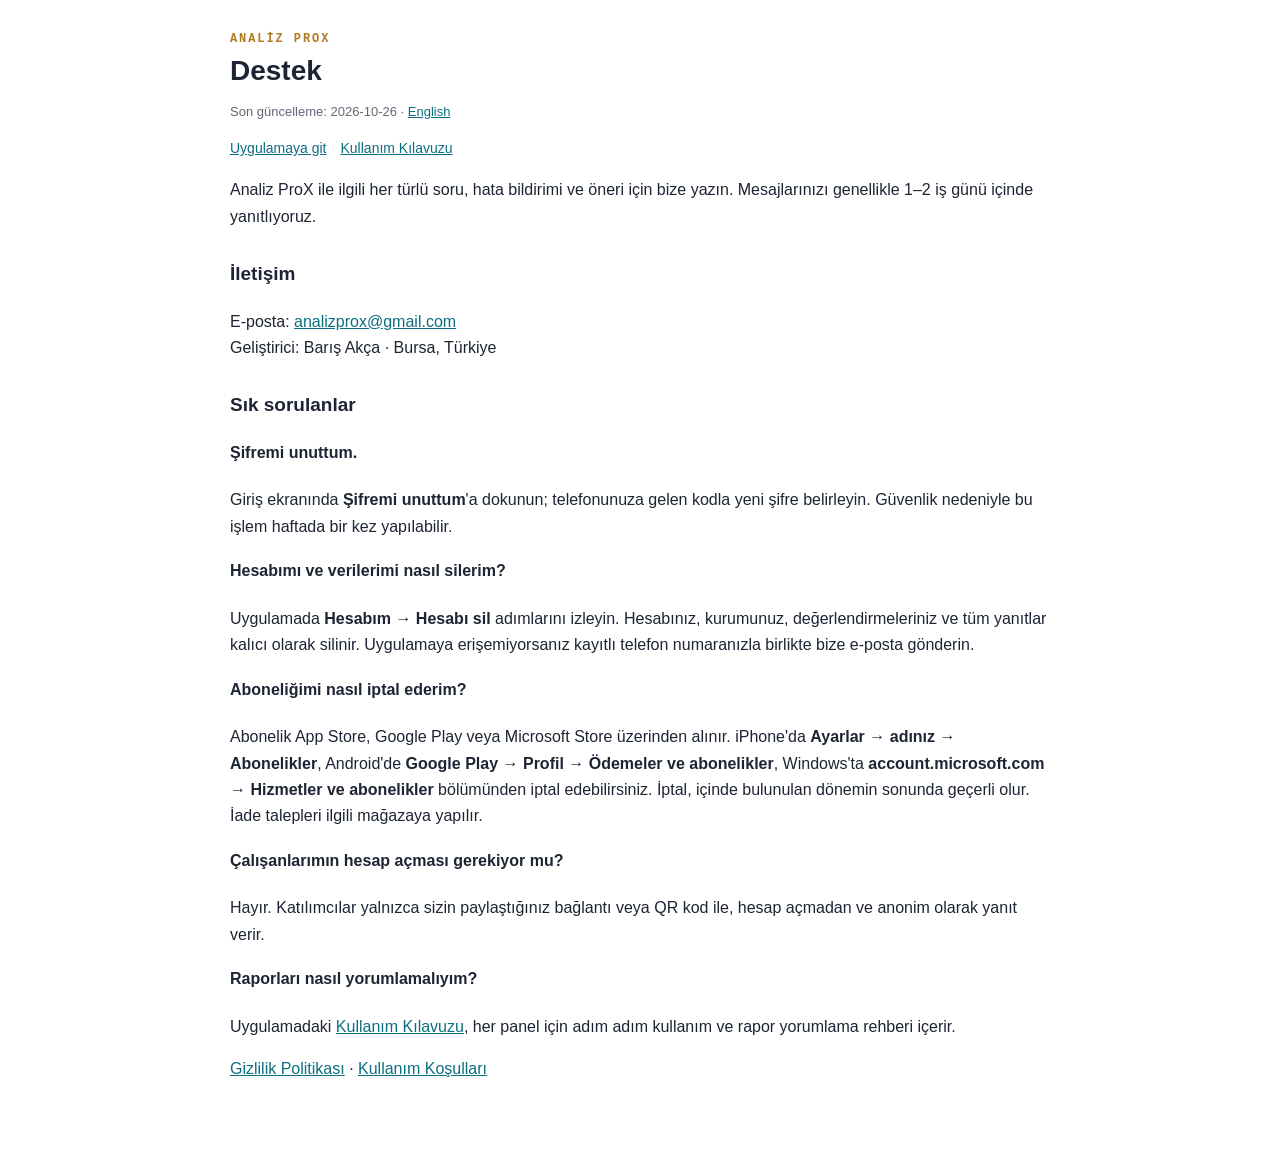
==== App/App/public/destek.html @ f1fec8db "Add files via upload" ====
<!doctype html>
<html lang="tr"><head><meta charset="utf-8"><meta name="viewport" content="width=device-width, initial-scale=1">
<title>Destek — Analiz ProX</title><meta name="robots" content="index,follow">
<style>
:root{color-scheme:light dark}
body{margin:0;font:16px/1.65 -apple-system,BlinkMacSystemFont,"Segoe UI",Roboto,Arial,sans-serif;background:#fff;color:#1d2433}
main{max-width:820px;margin:0 auto;padding:32px 20px 64px}
h1{font-size:28px;line-height:1.2;margin:8px 0}h3{margin-top:28px;font-size:19px}h4{margin-top:18px}
.eyebrow{font:600 12px ui-monospace,monospace;letter-spacing:.16em;text-transform:uppercase;color:#b07a1e}
.meta{color:#667;font-size:13px}nav a{margin-right:14px;font-size:14px}
table{border-collapse:collapse;width:100%;margin:12px 0;font-size:14px}th,td{border:1px solid #d8dbe3;padding:8px;text-align:left;vertical-align:top}th{background:#f3f4f7}
.tip,.warn{padding:12px 14px;border-radius:10px;margin:14px 0}.tip{background:#eef7f8}.warn{background:#fff6e6}
a{color:#0b6f80}
@media (prefers-color-scheme:dark){body{background:#0b0f1a;color:#e6e8ee}th{background:#161b28}th,td{border-color:#2a3142}.tip{background:#0f2a2e}.warn{background:#2e2410}a{color:#5fd4e2}.meta{color:#9aa}}
</style></head><body><main>
<div class="eyebrow">Analiz ProX</div>
<h1>Destek</h1>
<p class="meta">Son güncelleme: 2026-10-26 · <a href="/support.html">English</a></p>
<nav><a href="/">Uygulamaya git</a><a href="/#/guide">Kullanım Kılavuzu</a></nav>

<p>Analiz ProX ile ilgili her türlü soru, hata bildirimi ve öneri için bize yazın. Mesajlarınızı genellikle 1–2 iş günü içinde yanıtlıyoruz.</p>
<h3>İletişim</h3>
<p>E-posta: <a href="mailto:analizprox@gmail.com">analizprox@gmail.com</a><br>Geliştirici: Barış Akça · Bursa, Türkiye</p>
<h3>Sık sorulanlar</h3>
<h4>Şifremi unuttum.</h4><p>Giriş ekranında <b>Şifremi unuttum</b>'a dokunun; telefonunuza gelen kodla yeni şifre belirleyin. Güvenlik nedeniyle bu işlem haftada bir kez yapılabilir.</p>
<h4>Hesabımı ve verilerimi nasıl silerim?</h4><p>Uygulamada <b>Hesabım → Hesabı sil</b> adımlarını izleyin. Hesabınız, kurumunuz, değerlendirmeleriniz ve tüm yanıtlar kalıcı olarak silinir. Uygulamaya erişemiyorsanız kayıtlı telefon numaranızla birlikte bize e-posta gönderin.</p>
<h4>Aboneliğimi nasıl iptal ederim?</h4><p>Abonelik App Store, Google Play veya Microsoft Store üzerinden alınır. iPhone'da <b>Ayarlar → adınız → Abonelikler</b>, Android'de <b>Google Play → Profil → Ödemeler ve abonelikler</b>, Windows'ta <b>account.microsoft.com → Hizmetler ve abonelikler</b> bölümünden iptal edebilirsiniz. İptal, içinde bulunulan dönemin sonunda geçerli olur. İade talepleri ilgili mağazaya yapılır.</p>
<h4>Çalışanlarımın hesap açması gerekiyor mu?</h4><p>Hayır. Katılımcılar yalnızca sizin paylaştığınız bağlantı veya QR kod ile, hesap açmadan ve anonim olarak yanıt verir.</p>
<h4>Raporları nasıl yorumlamalıyım?</h4><p>Uygulamadaki <a href="/#/guide">Kullanım Kılavuzu</a>, her panel için adım adım kullanım ve rapor yorumlama rehberi içerir.</p>
<p><a href="/gizlilik">Gizlilik Politikası</a> · <a href="/kosullar">Kullanım Koşulları</a></p>
</main></body></html>
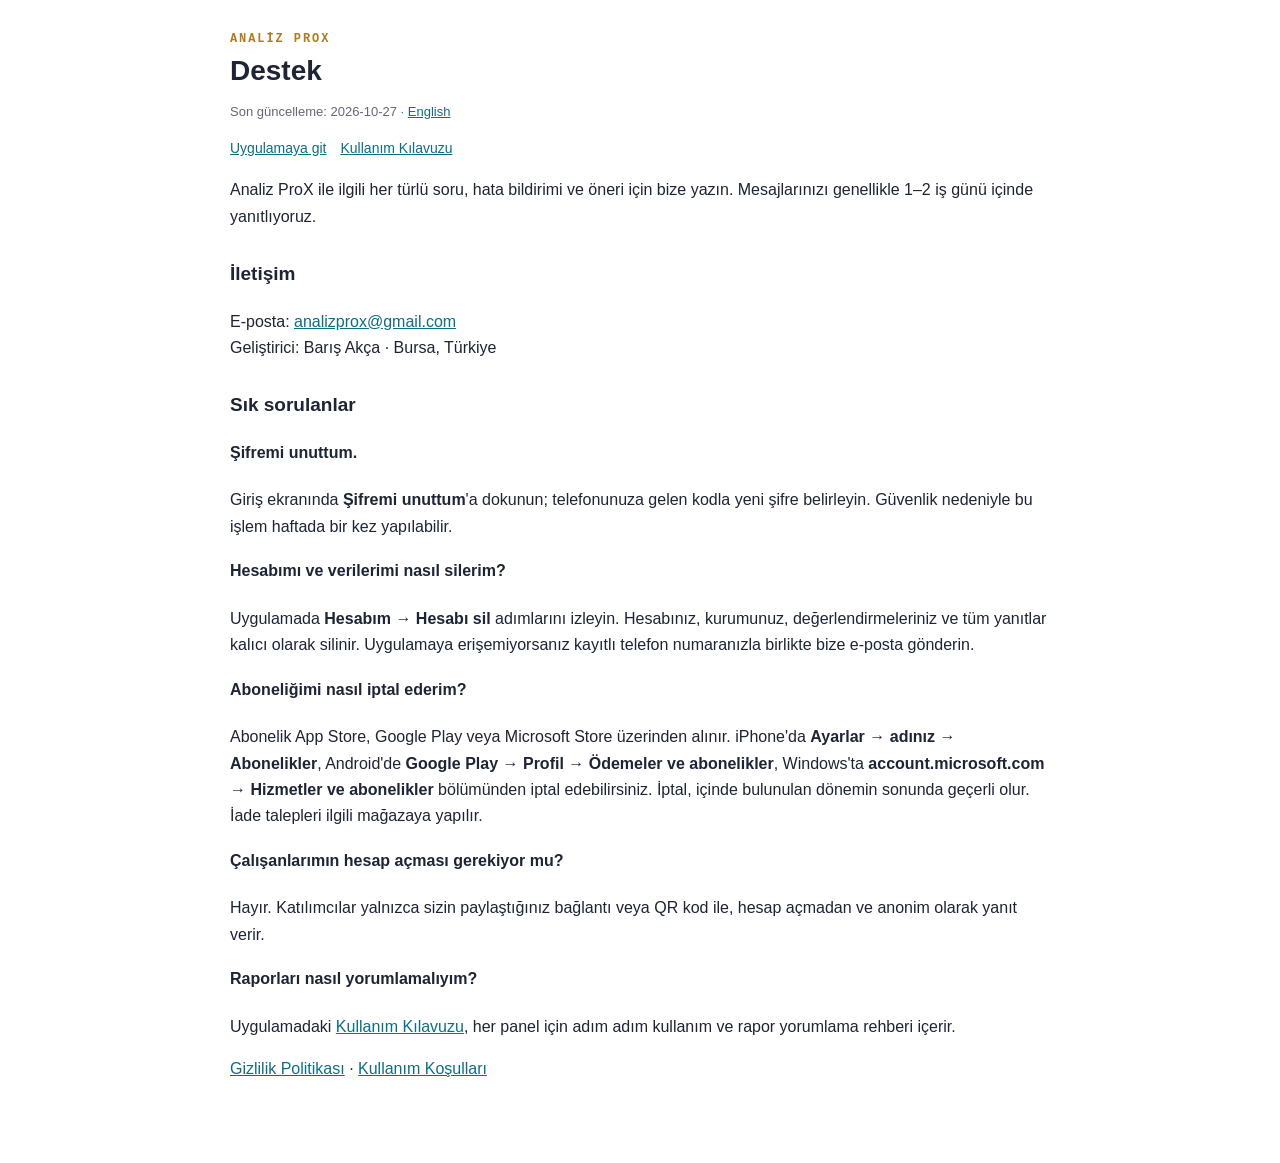
==== commit 6e89b792: "Add files via upload" ====
--- a/App/App/public/destek.html
+++ b/App/App/public/destek.html
@@ -15,7 +15,7 @@
 </style></head><body><main>
 <div class="eyebrow">Analiz ProX</div>
 <h1>Destek</h1>
-<p class="meta">Son güncelleme: 2026-10-26 · <a href="/support.html">English</a></p>
+<p class="meta">Son güncelleme: 2026-10-27 · <a href="/support.html">English</a></p>
 <nav><a href="/">Uygulamaya git</a><a href="/#/guide">Kullanım Kılavuzu</a></nav>
 
 <p>Analiz ProX ile ilgili her türlü soru, hata bildirimi ve öneri için bize yazın. Mesajlarınızı genellikle 1–2 iş günü içinde yanıtlıyoruz.</p>
